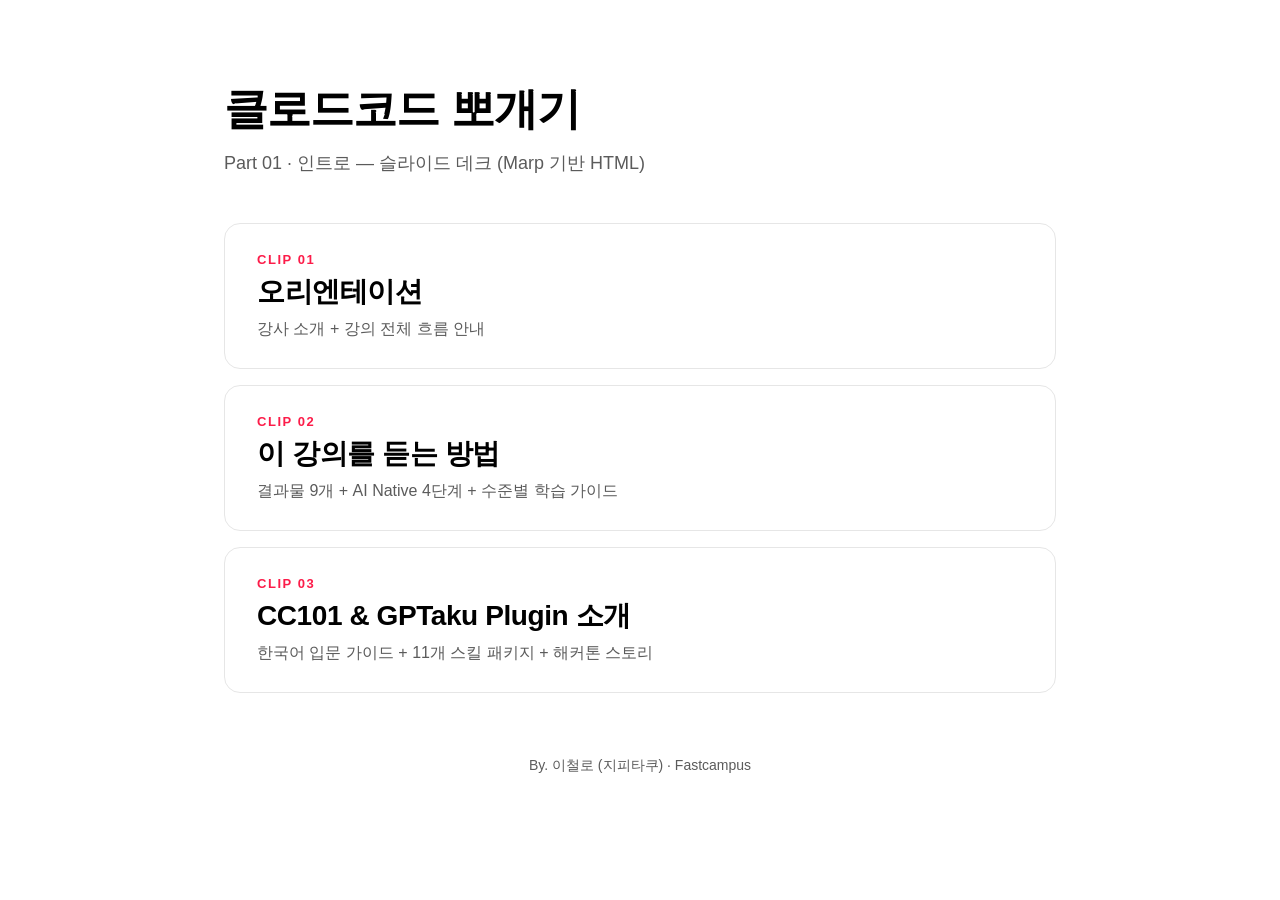
==== index.html @ b2ec668a "Initial commit: clip-01/02/03 decks" ====
<!doctype html>
<html lang="ko">
<head>
<meta charset="utf-8" />
<meta name="viewport" content="width=device-width, initial-scale=1" />
<title>클로드코드 뽀개기 — Part 01 인트로 데크</title>
<style>
  :root { --brand:#FC1C49; --bg:#FFFFFF; --text:#000; --muted:#5B5B5B; --border:#E6E6E6; }
  * { box-sizing: border-box; }
  body { font-family: -apple-system, BlinkMacSystemFont, "Pretendard", "Apple SD Gothic Neo", sans-serif; background: var(--bg); color: var(--text); margin: 0; padding: 80px 24px; max-width: 880px; margin-left: auto; margin-right: auto; }
  h1 { font-size: 44px; letter-spacing: -0.02em; margin: 0 0 12px; }
  .sub { color: var(--muted); font-size: 18px; margin: 0 0 48px; }
  .grid { display: grid; gap: 16px; }
  a.card { display: block; padding: 28px 32px; border: 1px solid var(--border); border-radius: 16px; text-decoration: none; color: inherit; transition: border-color .15s, transform .15s; }
  a.card:hover { border-color: var(--brand); transform: translateY(-2px); }
  .label { font-size: 13px; font-weight: 700; color: var(--brand); letter-spacing: 0.12em; text-transform: uppercase; }
  .title { font-size: 28px; font-weight: 800; margin: 6px 0 8px; letter-spacing: -0.015em; }
  .desc { font-size: 16px; color: var(--muted); }
  footer { margin-top: 64px; color: var(--muted); font-size: 14px; text-align: center; }
</style>
</head>
<body>
  <h1>클로드코드 뽀개기</h1>
  <p class="sub">Part 01 · 인트로 — 슬라이드 데크 (Marp 기반 HTML)</p>
  <div class="grid">
    <a class="card" href="./clip-01/">
      <div class="label">CLIP 01</div>
      <div class="title">오리엔테이션</div>
      <div class="desc">강사 소개 + 강의 전체 흐름 안내</div>
    </a>
    <a class="card" href="./clip-02/">
      <div class="label">CLIP 02</div>
      <div class="title">이 강의를 듣는 방법</div>
      <div class="desc">결과물 9개 + AI Native 4단계 + 수준별 학습 가이드</div>
    </a>
    <a class="card" href="./clip-03/">
      <div class="label">CLIP 03</div>
      <div class="title">CC101 &amp; GPTaku Plugin 소개</div>
      <div class="desc">한국어 입문 가이드 + 11개 스킬 패키지 + 해커톤 스토리</div>
    </a>
  </div>
  <footer>By. 이철로 (지피타쿠) · Fastcampus</footer>
</body>
</html>
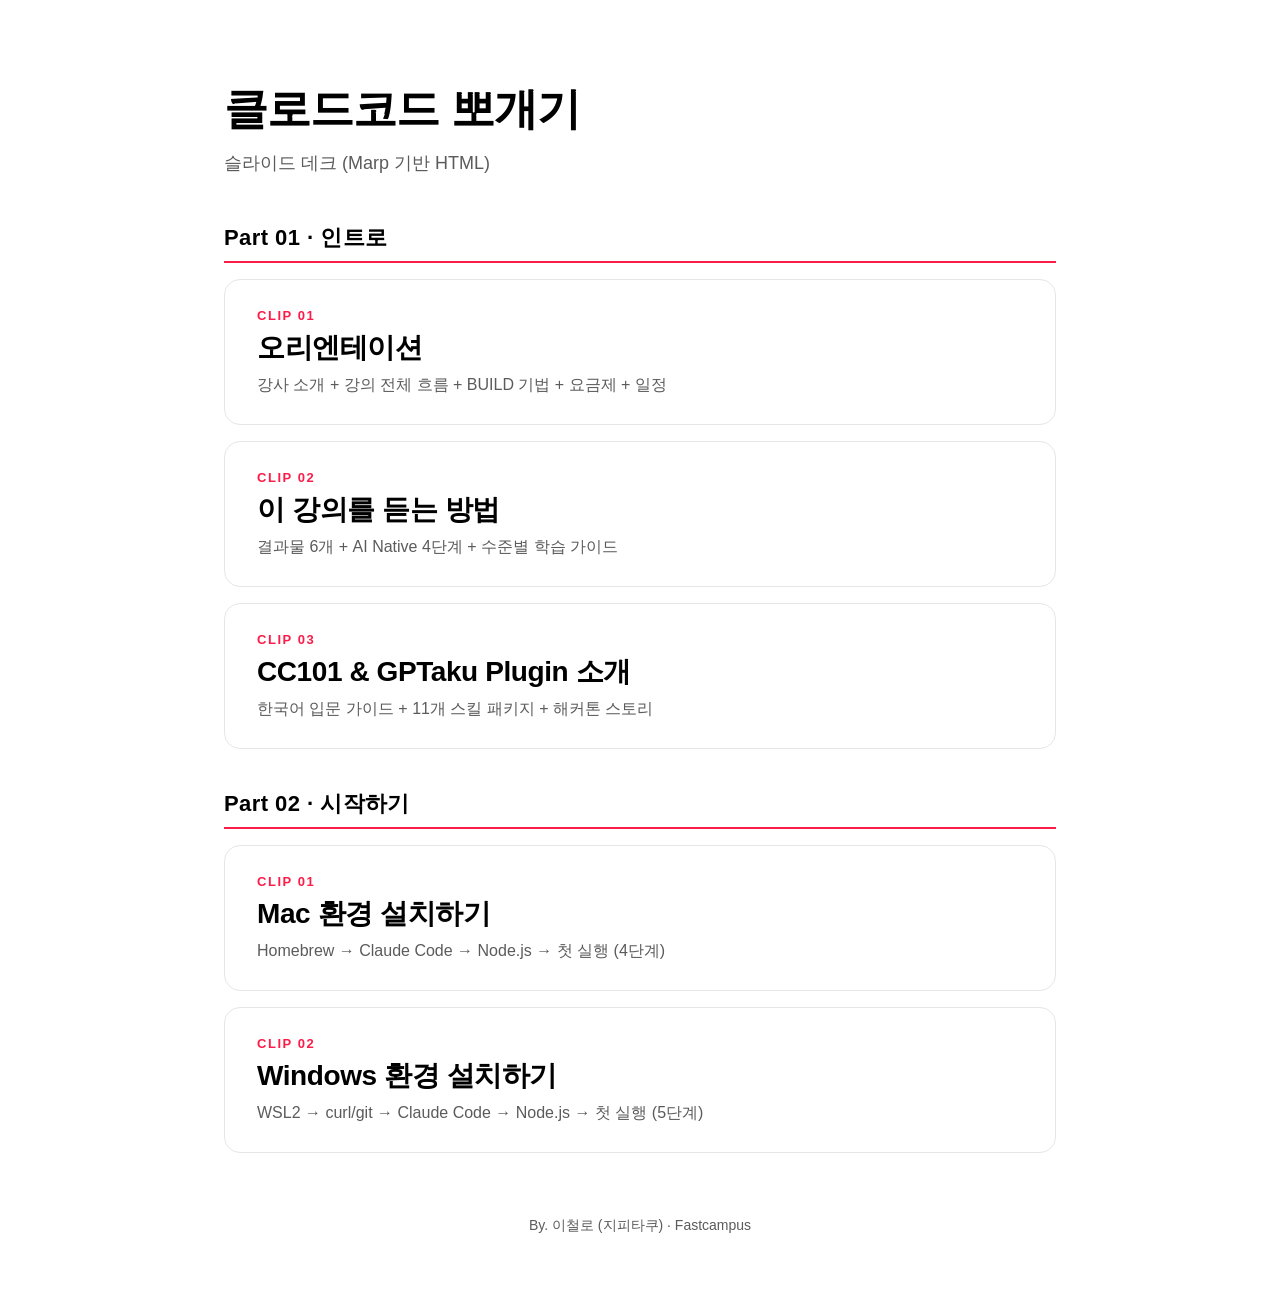
==== commit cba35893: "Part 02 시작하기 — clip-01 Mac, clip-02 Windows 데크 추가 - part-02-clip-01: Mac 환경 설치 4단계 (Homebrew → Claud" ====
--- a/index.html
+++ b/index.html
@@ -3,13 +3,14 @@
 <head>
 <meta charset="utf-8" />
 <meta name="viewport" content="width=device-width, initial-scale=1" />
-<title>클로드코드 뽀개기 — Part 01 인트로 데크</title>
+<title>클로드코드 뽀개기 — 슬라이드 데크</title>
 <style>
   :root { --brand:#FC1C49; --bg:#FFFFFF; --text:#000; --muted:#5B5B5B; --border:#E6E6E6; }
   * { box-sizing: border-box; }
   body { font-family: -apple-system, BlinkMacSystemFont, "Pretendard", "Apple SD Gothic Neo", sans-serif; background: var(--bg); color: var(--text); margin: 0; padding: 80px 24px; max-width: 880px; margin-left: auto; margin-right: auto; }
   h1 { font-size: 44px; letter-spacing: -0.02em; margin: 0 0 12px; }
   .sub { color: var(--muted); font-size: 18px; margin: 0 0 48px; }
+  h2.part { font-size: 22px; letter-spacing: 0.02em; margin: 40px 0 16px; padding-bottom: 8px; border-bottom: 2px solid var(--brand); }
   .grid { display: grid; gap: 16px; }
   a.card { display: block; padding: 28px 32px; border: 1px solid var(--border); border-radius: 16px; text-decoration: none; color: inherit; transition: border-color .15s, transform .15s; }
   a.card:hover { border-color: var(--brand); transform: translateY(-2px); }
@@ -21,17 +22,19 @@
 </head>
 <body>
   <h1>클로드코드 뽀개기</h1>
-  <p class="sub">Part 01 · 인트로 — 슬라이드 데크 (Marp 기반 HTML)</p>
+  <p class="sub">슬라이드 데크 (Marp 기반 HTML)</p>
+
+  <h2 class="part">Part 01 · 인트로</h2>
   <div class="grid">
     <a class="card" href="./clip-01/">
       <div class="label">CLIP 01</div>
       <div class="title">오리엔테이션</div>
-      <div class="desc">강사 소개 + 강의 전체 흐름 안내</div>
+      <div class="desc">강사 소개 + 강의 전체 흐름 + BUILD 기법 + 요금제 + 일정</div>
     </a>
     <a class="card" href="./clip-02/">
       <div class="label">CLIP 02</div>
       <div class="title">이 강의를 듣는 방법</div>
-      <div class="desc">결과물 9개 + AI Native 4단계 + 수준별 학습 가이드</div>
+      <div class="desc">결과물 6개 + AI Native 4단계 + 수준별 학습 가이드</div>
     </a>
     <a class="card" href="./clip-03/">
       <div class="label">CLIP 03</div>
@@ -39,6 +42,21 @@
       <div class="desc">한국어 입문 가이드 + 11개 스킬 패키지 + 해커톤 스토리</div>
     </a>
   </div>
+
+  <h2 class="part">Part 02 · 시작하기</h2>
+  <div class="grid">
+    <a class="card" href="./part-02-clip-01/">
+      <div class="label">CLIP 01</div>
+      <div class="title">Mac 환경 설치하기</div>
+      <div class="desc">Homebrew → Claude Code → Node.js → 첫 실행 (4단계)</div>
+    </a>
+    <a class="card" href="./part-02-clip-02/">
+      <div class="label">CLIP 02</div>
+      <div class="title">Windows 환경 설치하기</div>
+      <div class="desc">WSL2 → curl/git → Claude Code → Node.js → 첫 실행 (5단계)</div>
+    </a>
+  </div>
+
   <footer>By. 이철로 (지피타쿠) · Fastcampus</footer>
 </body>
 </html>
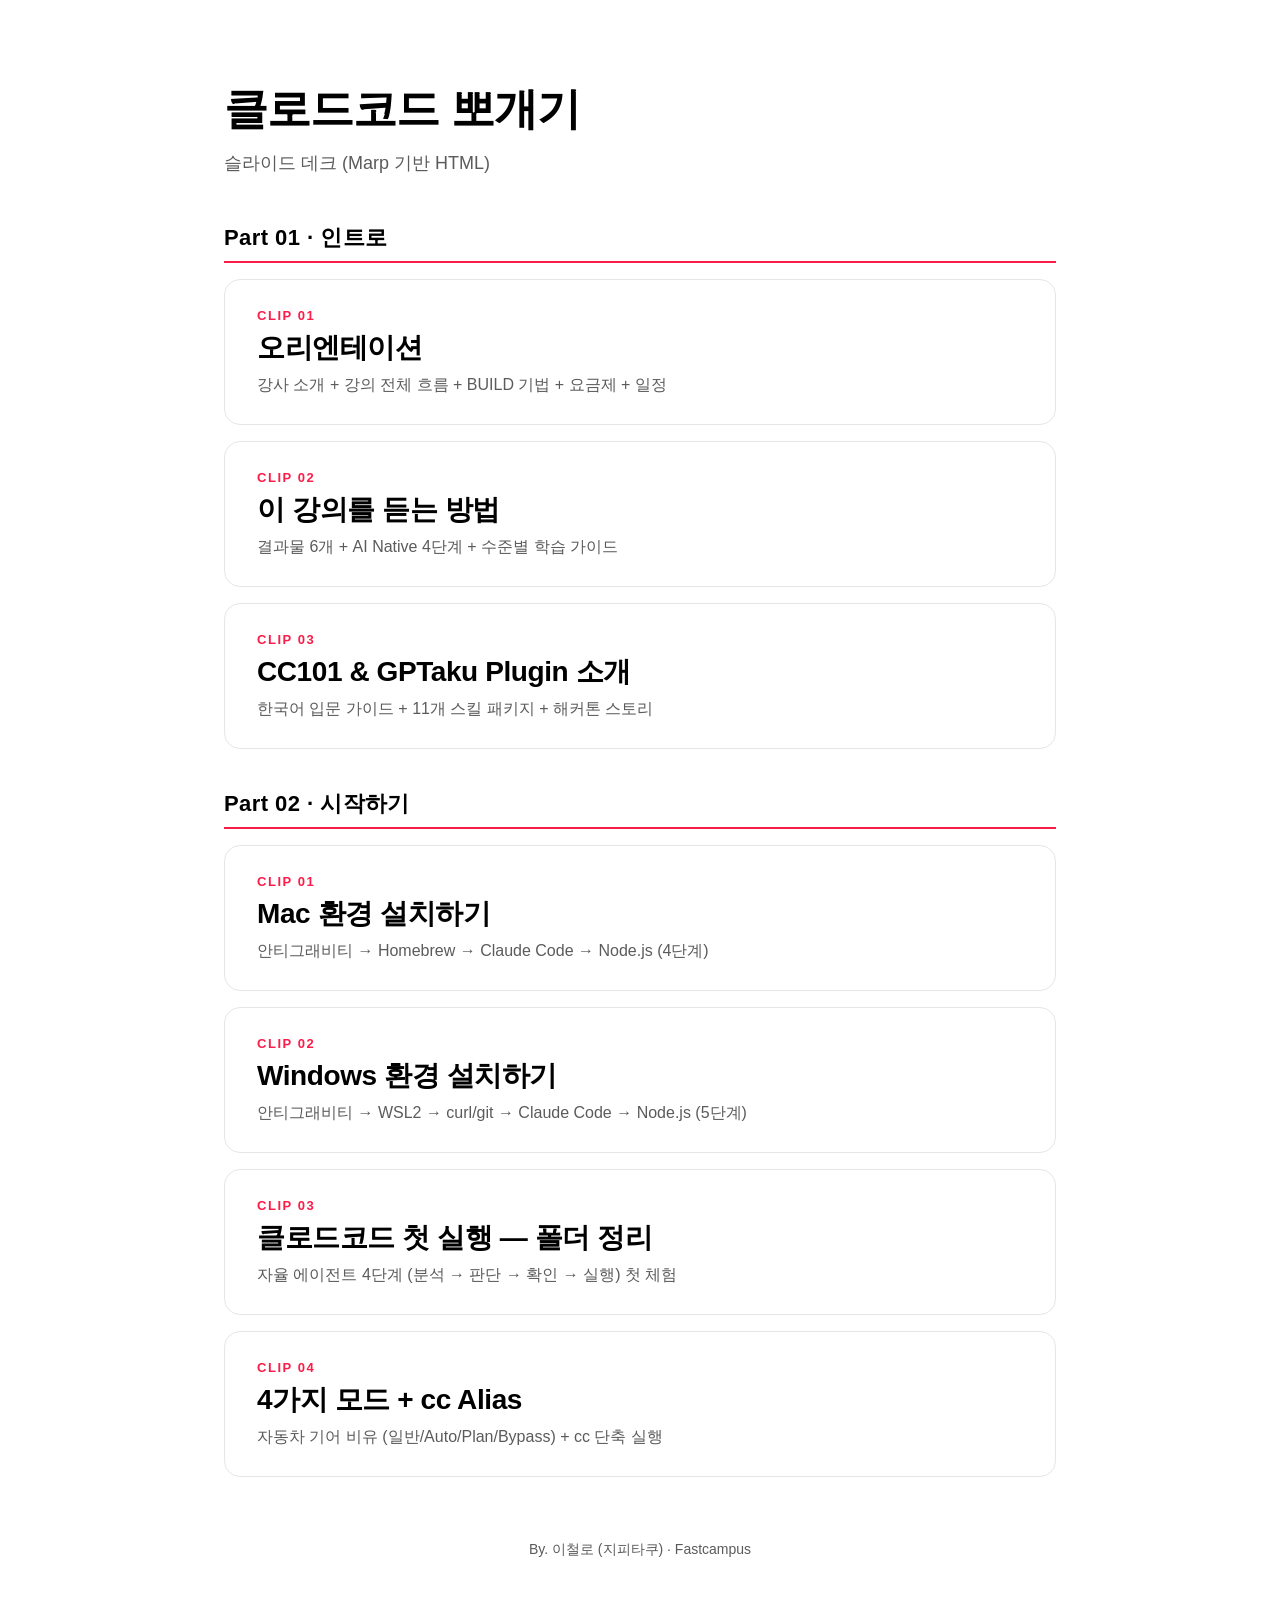
==== commit b0c61479: "Part 02: 4개 클립 모두 배포 완료 - part-02-clip-01 (Mac): 카드 키우고 vertical center, 안티그래비티 STEP 1, 카드별 'AI가 설치 " ====
--- a/index.html
+++ b/index.html
@@ -48,12 +48,22 @@
     <a class="card" href="./part-02-clip-01/">
       <div class="label">CLIP 01</div>
       <div class="title">Mac 환경 설치하기</div>
-      <div class="desc">Homebrew → Claude Code → Node.js → 첫 실행 (4단계)</div>
+      <div class="desc">안티그래비티 → Homebrew → Claude Code → Node.js (4단계)</div>
     </a>
     <a class="card" href="./part-02-clip-02/">
       <div class="label">CLIP 02</div>
       <div class="title">Windows 환경 설치하기</div>
-      <div class="desc">WSL2 → curl/git → Claude Code → Node.js → 첫 실행 (5단계)</div>
+      <div class="desc">안티그래비티 → WSL2 → curl/git → Claude Code → Node.js (5단계)</div>
+    </a>
+    <a class="card" href="./part-02-clip-03/">
+      <div class="label">CLIP 03</div>
+      <div class="title">클로드코드 첫 실행 — 폴더 정리</div>
+      <div class="desc">자율 에이전트 4단계 (분석 → 판단 → 확인 → 실행) 첫 체험</div>
+    </a>
+    <a class="card" href="./part-02-clip-04/">
+      <div class="label">CLIP 04</div>
+      <div class="title">4가지 모드 + cc Alias</div>
+      <div class="desc">자동차 기어 비유 (일반/Auto/Plan/Bypass) + cc 단축 실행</div>
     </a>
   </div>
 
